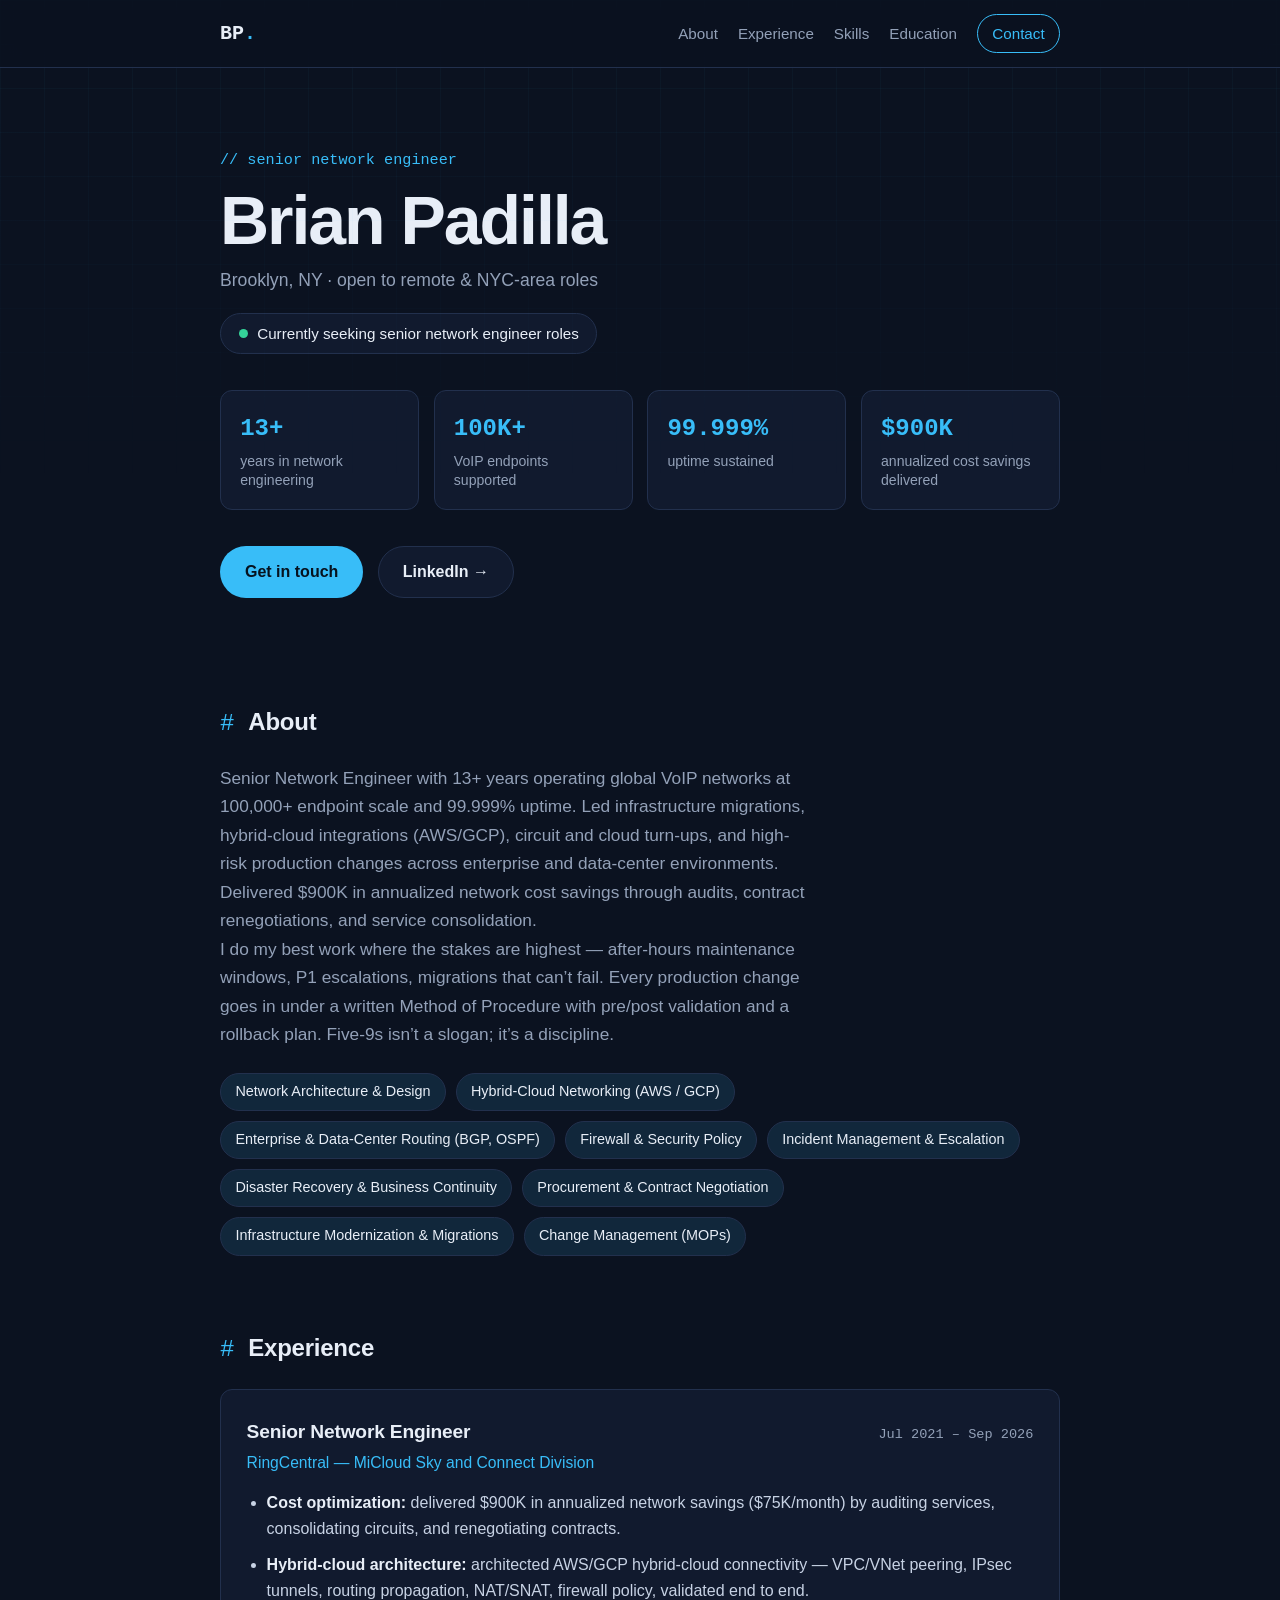
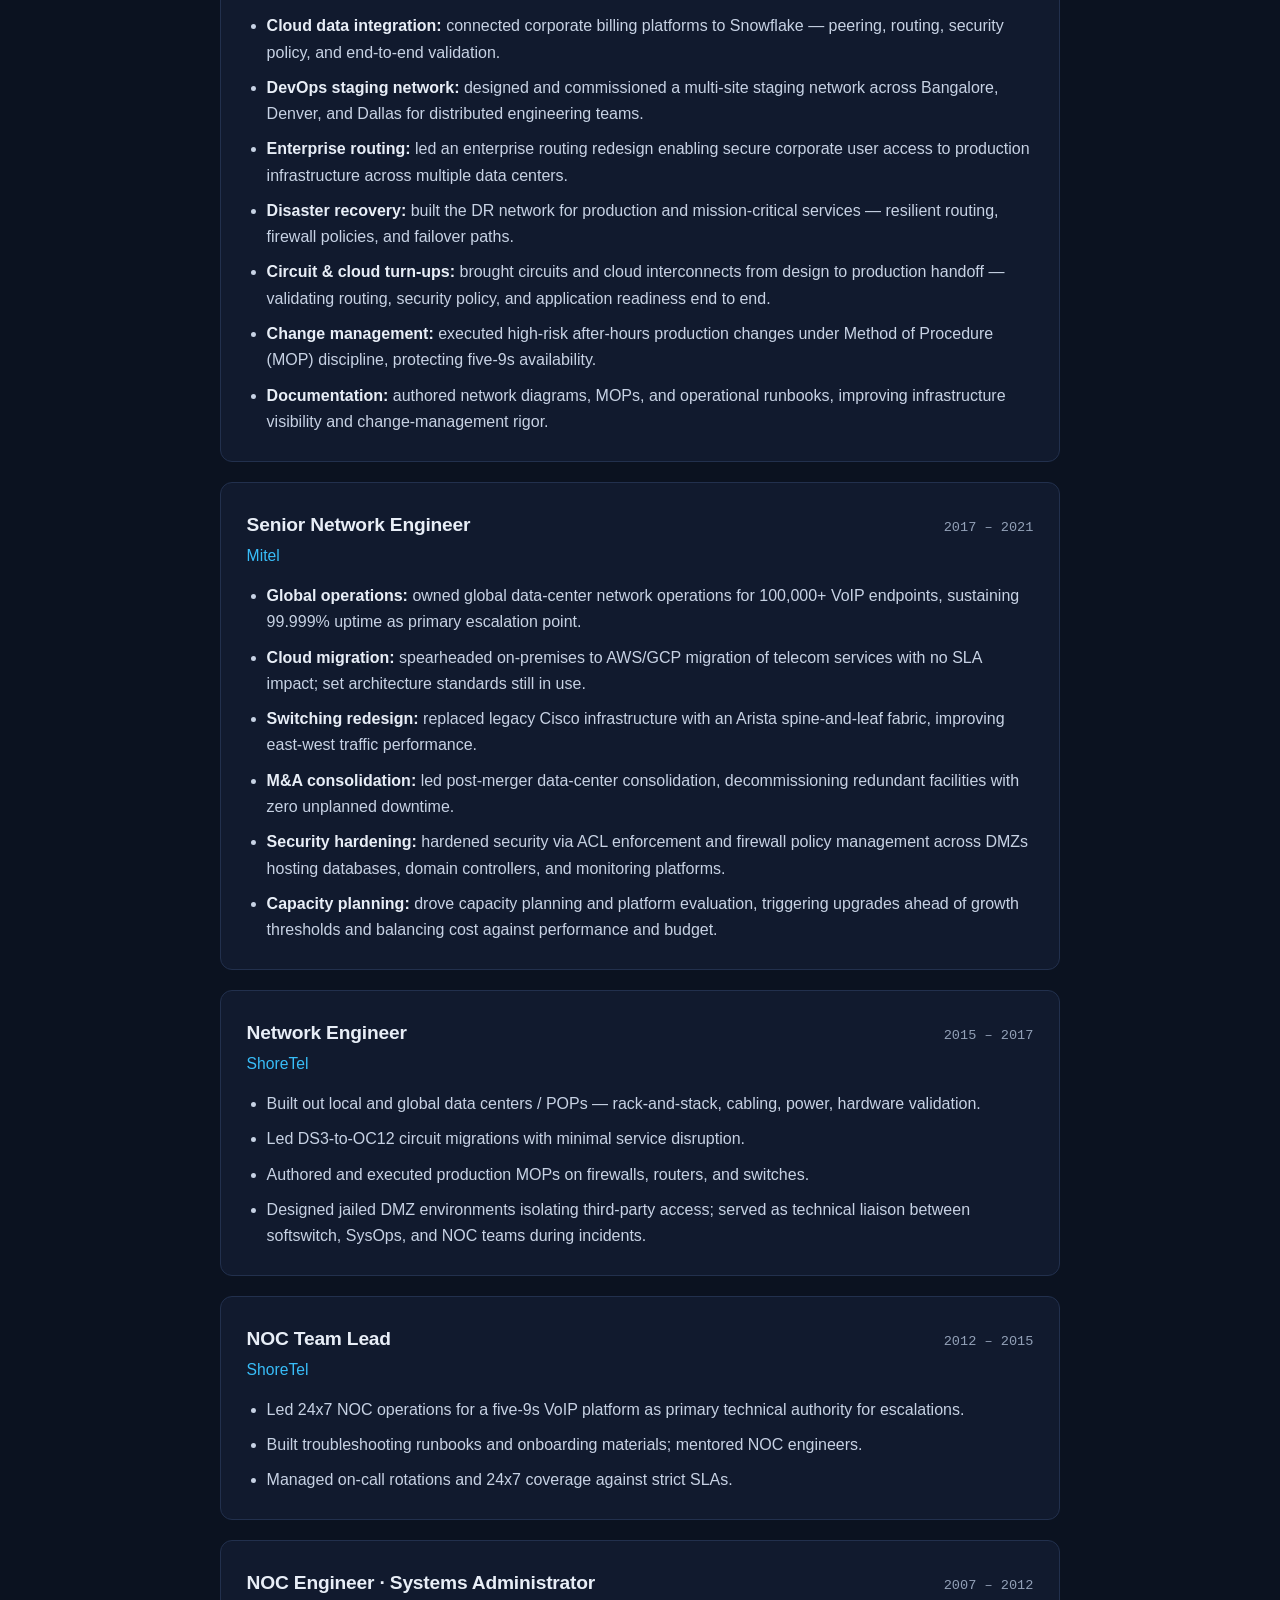
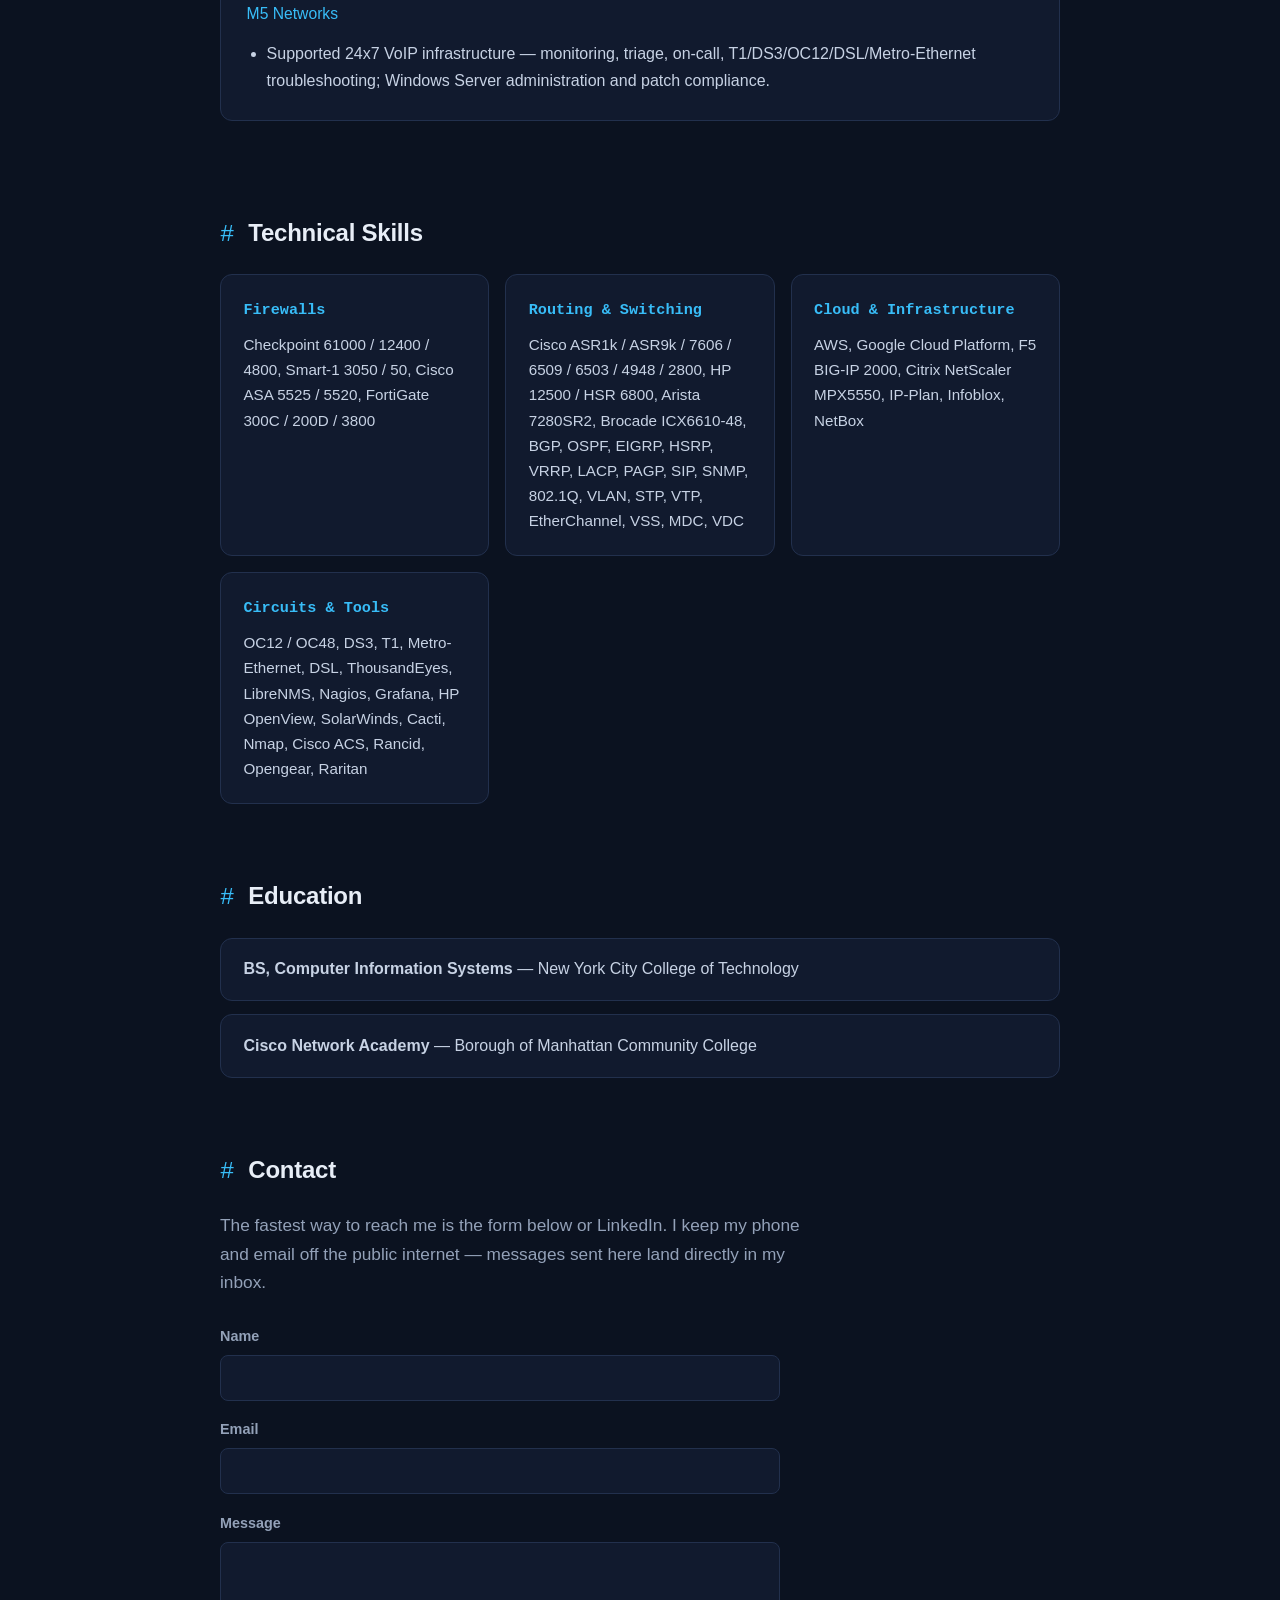
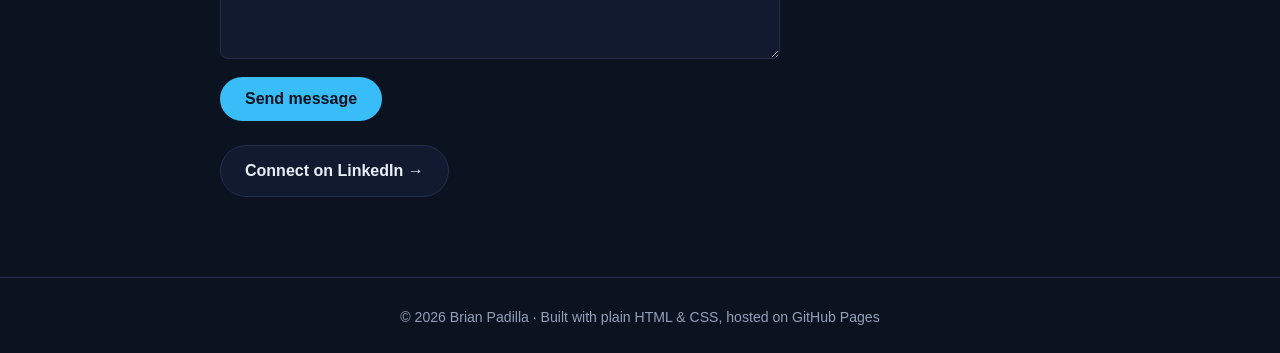
==== index.html @ 4cd41596 "Add files via upload" ====
<!DOCTYPE html>
<html lang="en">
<head>
  <meta charset="UTF-8">
  <meta name="viewport" content="width=device-width, initial-scale=1.0">
  <title>Brian Padilla — Senior Network Engineer</title>
  <meta name="description" content="Brian Padilla is a Senior Network Engineer with 13+ years operating global VoIP networks at 100,000+ endpoint scale and 99.999% uptime.">
  <link rel="icon" href="data:image/svg+xml,<svg xmlns='http://www.w3.org/2000/svg' viewBox='0 0 100 100'><text y='.9em' font-size='90'>&#128421;</text></svg>">
  <link rel="stylesheet" href="styles.css">
</head>
<body>

  <header class="site-header">
    <nav class="nav">
      <a class="brand" href="#top">BP<span class="brand-dot">.</span></a>
      <div class="nav-links">
        <a href="#about">About</a>
        <a href="#experience">Experience</a>
        <a href="#skills">Skills</a>
        <a href="#education">Education</a>
        <a href="#contact" class="nav-cta">Contact</a>
      </div>
    </nav>
  </header>

  <main id="top">

    <!-- HERO -->
    <section class="hero">
      <p class="hero-kicker">// senior network engineer</p>
      <h1>Brian Padilla</h1>
      <p class="hero-sub">Brooklyn, NY &middot; open to remote &amp; NYC-area roles</p>
      <p class="hero-status"><span class="status-dot" aria-hidden="true"></span>Currently seeking senior network engineer roles</p>
      <div class="stat-row">
        <div class="stat"><span class="stat-num">13+</span><span class="stat-label">years in network engineering</span></div>
        <div class="stat"><span class="stat-num">100K+</span><span class="stat-label">VoIP endpoints supported</span></div>
        <div class="stat"><span class="stat-num">99.999%</span><span class="stat-label">uptime sustained</span></div>
        <div class="stat"><span class="stat-num">$900K</span><span class="stat-label">annualized cost savings delivered</span></div>
      </div>
      <div class="hero-actions">
        <a class="btn btn-primary" href="#contact">Get in touch</a>
        <!-- TODO: verify this is your LinkedIn URL before publishing -->
        <a class="btn btn-ghost" href="https://www.linkedin.com/in/brianpadilla81" target="_blank" rel="noopener">LinkedIn &rarr;</a>
      </div>
    </section>

    <!-- ABOUT -->
    <section id="about" class="section">
      <h2>About</h2>
      <p class="lede">Senior Network Engineer with 13+ years operating global VoIP networks at 100,000+ endpoint scale and 99.999% uptime. Led infrastructure migrations, hybrid-cloud integrations (AWS/GCP), circuit and cloud turn-ups, and high-risk production changes across enterprise and data-center environments. Delivered $900K in annualized network cost savings through audits, contract renegotiations, and service consolidation.</p>
      <p class="lede">I do my best work where the stakes are highest &mdash; after-hours maintenance windows, P1 escalations, migrations that can&rsquo;t fail. Every production change goes in under a written Method of Procedure with pre/post validation and a rollback plan. Five-9s isn&rsquo;t a slogan; it&rsquo;s a discipline.</p>
      <ul class="competency-list">
        <li>Network Architecture &amp; Design</li>
        <li>Hybrid-Cloud Networking (AWS / GCP)</li>
        <li>Enterprise &amp; Data-Center Routing (BGP, OSPF)</li>
        <li>Firewall &amp; Security Policy</li>
        <li>Incident Management &amp; Escalation</li>
        <li>Disaster Recovery &amp; Business Continuity</li>
        <li>Procurement &amp; Contract Negotiation</li>
        <li>Infrastructure Modernization &amp; Migrations</li>
        <li>Change Management (MOPs)</li>
      </ul>
    </section>

    <!-- EXPERIENCE -->
    <section id="experience" class="section">
      <h2>Experience</h2>

      <article class="job">
        <div class="job-head">
          <div>
            <h3>Senior Network Engineer</h3>
            <p class="job-company">RingCentral &mdash; MiCloud Sky and Connect Division</p>
          </div>
          <span class="job-dates">Jul 2021 &ndash; Sep 2026</span>
        </div>
        <ul>
          <li><strong>Cost optimization:</strong> delivered $900K in annualized network savings ($75K/month) by auditing services, consolidating circuits, and renegotiating contracts.</li>
          <li><strong>Hybrid-cloud architecture:</strong> architected AWS/GCP hybrid-cloud connectivity &mdash; VPC/VNet peering, IPsec tunnels, routing propagation, NAT/SNAT, firewall policy, validated end to end.</li>
          <li><strong>Cloud data integration:</strong> connected corporate billing platforms to Snowflake &mdash; peering, routing, security policy, and end-to-end validation.</li>
          <li><strong>DevOps staging network:</strong> designed and commissioned a multi-site staging network across Bangalore, Denver, and Dallas for distributed engineering teams.</li>
          <li><strong>Enterprise routing:</strong> led an enterprise routing redesign enabling secure corporate user access to production infrastructure across multiple data centers.</li>
          <li><strong>Disaster recovery:</strong> built the DR network for production and mission-critical services &mdash; resilient routing, firewall policies, and failover paths.</li>
          <li><strong>Circuit &amp; cloud turn-ups:</strong> brought circuits and cloud interconnects from design to production handoff &mdash; validating routing, security policy, and application readiness end to end.</li>
          <li><strong>Change management:</strong> executed high-risk after-hours production changes under Method of Procedure (MOP) discipline, protecting five-9s availability.</li>
          <li><strong>Documentation:</strong> authored network diagrams, MOPs, and operational runbooks, improving infrastructure visibility and change-management rigor.</li>
        </ul>
      </article>

      <article class="job">
        <div class="job-head">
          <div>
            <h3>Senior Network Engineer</h3>
            <p class="job-company">Mitel</p>
          </div>
          <span class="job-dates">2017 &ndash; 2021</span>
        </div>
        <ul>
          <li><strong>Global operations:</strong> owned global data-center network operations for 100,000+ VoIP endpoints, sustaining 99.999% uptime as primary escalation point.</li>
          <li><strong>Cloud migration:</strong> spearheaded on-premises to AWS/GCP migration of telecom services with no SLA impact; set architecture standards still in use.</li>
          <li><strong>Switching redesign:</strong> replaced legacy Cisco infrastructure with an Arista spine-and-leaf fabric, improving east-west traffic performance.</li>
          <li><strong>M&amp;A consolidation:</strong> led post-merger data-center consolidation, decommissioning redundant facilities with zero unplanned downtime.</li>
          <li><strong>Security hardening:</strong> hardened security via ACL enforcement and firewall policy management across DMZs hosting databases, domain controllers, and monitoring platforms.</li>
          <li><strong>Capacity planning:</strong> drove capacity planning and platform evaluation, triggering upgrades ahead of growth thresholds and balancing cost against performance and budget.</li>
        </ul>
      </article>

      <article class="job">
        <div class="job-head">
          <div>
            <h3>Network Engineer</h3>
            <p class="job-company">ShoreTel</p>
          </div>
          <span class="job-dates">2015 &ndash; 2017</span>
        </div>
        <ul>
          <li>Built out local and global data centers / POPs &mdash; rack-and-stack, cabling, power, hardware validation.</li>
          <li>Led DS3-to-OC12 circuit migrations with minimal service disruption.</li>
          <li>Authored and executed production MOPs on firewalls, routers, and switches.</li>
          <li>Designed jailed DMZ environments isolating third-party access; served as technical liaison between softswitch, SysOps, and NOC teams during incidents.</li>
        </ul>
      </article>

      <article class="job">
        <div class="job-head">
          <div>
            <h3>NOC Team Lead</h3>
            <p class="job-company">ShoreTel</p>
          </div>
          <span class="job-dates">2012 &ndash; 2015</span>
        </div>
        <ul>
          <li>Led 24x7 NOC operations for a five-9s VoIP platform as primary technical authority for escalations.</li>
          <li>Built troubleshooting runbooks and onboarding materials; mentored NOC engineers.</li>
          <li>Managed on-call rotations and 24x7 coverage against strict SLAs.</li>
        </ul>
      </article>

      <article class="job">
        <div class="job-head">
          <div>
            <h3>NOC Engineer &middot; Systems Administrator</h3>
            <p class="job-company">M5 Networks</p>
          </div>
          <span class="job-dates">2007 &ndash; 2012</span>
        </div>
        <ul>
          <li>Supported 24x7 VoIP infrastructure &mdash; monitoring, triage, on-call, T1/DS3/OC12/DSL/Metro-Ethernet troubleshooting; Windows Server administration and patch compliance.</li>
        </ul>
      </article>
    </section>

    <!-- SKILLS -->
    <section id="skills" class="section">
      <h2>Technical Skills</h2>
      <div class="skill-grid">
        <div class="skill-card">
          <h3>Firewalls</h3>
          <p>Checkpoint 61000 / 12400 / 4800, Smart-1 3050 / 50, Cisco ASA 5525 / 5520, FortiGate 300C / 200D / 3800</p>
        </div>
        <div class="skill-card">
          <h3>Routing &amp; Switching</h3>
          <p>Cisco ASR1k / ASR9k / 7606 / 6509 / 6503 / 4948 / 2800, HP 12500 / HSR 6800, Arista 7280SR2, Brocade ICX6610-48, BGP, OSPF, EIGRP, HSRP, VRRP, LACP, PAGP, SIP, SNMP, 802.1Q, VLAN, STP, VTP, EtherChannel, VSS, MDC, VDC</p>
        </div>
        <div class="skill-card">
          <h3>Cloud &amp; Infrastructure</h3>
          <p>AWS, Google Cloud Platform, F5 BIG-IP 2000, Citrix NetScaler MPX5550, IP-Plan, Infoblox, NetBox</p>
        </div>
        <div class="skill-card">
          <h3>Circuits &amp; Tools</h3>
          <p>OC12 / OC48, DS3, T1, Metro-Ethernet, DSL, ThousandEyes, LibreNMS, Nagios, Grafana, HP OpenView, SolarWinds, Cacti, Nmap, Cisco ACS, Rancid, Opengear, Raritan</p>
        </div>
      </div>
    </section>

    <!-- EDUCATION -->
    <section id="education" class="section">
      <h2>Education</h2>
      <ul class="edu-list">
        <li><strong>BS, Computer Information Systems</strong> &mdash; New York City College of Technology</li>
        <li><strong>Cisco Network Academy</strong> &mdash; Borough of Manhattan Community College</li>
      </ul>
    </section>

    <!-- CONTACT -->
    <section id="contact" class="section">
      <h2>Contact</h2>
      <p class="lede">The fastest way to reach me is the form below or LinkedIn. I keep my phone and email off the public internet &mdash; messages sent here land directly in my inbox.</p>

      <!--
        CONTACT FORM SETUP (2 minutes, free):
        1. Sign up at https://formspree.io (free tier is plenty)
        2. Create a form — Formspree gives you an endpoint like https://formspree.io/f/xabc1234
        3. Replace YOUR_FORM_ID below with your endpoint. Your email stays hidden;
           Formspree forwards messages to it without ever showing the address on this page.
        Until you do this, the form will not send.
      -->
      <form class="contact-form" action="https://formspree.io/f/YOUR_FORM_ID" method="POST">
        <div class="field">
          <label for="cf-name">Name</label>
          <input id="cf-name" type="text" name="name" autocomplete="name" required>
        </div>
        <div class="field">
          <label for="cf-email">Email</label>
          <input id="cf-email" type="email" name="email" autocomplete="email" required>
        </div>
        <div class="field">
          <label for="cf-message">Message</label>
          <textarea id="cf-message" name="message" rows="5" required></textarea>
        </div>
        <button type="submit" class="btn btn-primary">Send message</button>
      </form>

      <div class="contact-alt">
        <!-- TODO: verify this is your LinkedIn URL before publishing -->
        <a class="btn btn-ghost" href="https://www.linkedin.com/in/brianpadilla" target="_blank" rel="noopener">Connect on LinkedIn &rarr;</a>
      </div>
    </section>

  </main>

  <footer class="site-footer">
    <p>&copy; 2026 Brian Padilla &middot; Built with plain HTML &amp; CSS, hosted on GitHub Pages</p>
  </footer>

</body>
</html>
---- styles.css ----
/* Brian Padilla — resume site. Plain CSS, no frameworks, no build step.
   Drop index.html + styles.css into a GitHub repo and enable Pages. */

:root {
  --bg: #0b1220; /*--bg: #f8f7f4;*/
  --surface: #111a2e;
  --surface-2: #16213a;
  --border: #22304d;
  --text: #e8eef7;
  --muted: #93a1b8;
  --accent: #38bdf8;
  --accent-dim: rgba(56, 189, 248, 0.12);
  --radius: 12px;
  --maxw: 880px;
  --font: -apple-system, BlinkMacSystemFont, "Segoe UI", Inter, Roboto, Helvetica, Arial, sans-serif;
  --mono: ui-monospace, SFMono-Regular, Menlo, Consolas, monospace;
}

* { box-sizing: border-box; margin: 0; padding: 0; }

html { scroll-behavior: smooth; }

body {
  background: var(--bg);
  color: var(--text);
  font-family: var(--font);
  line-height: 1.65;
  -webkit-font-smoothing: antialiased;
}

/* Subtle network-grid backdrop on the hero */
body::before {
  content: "";
  position: fixed;
  inset: 0;
  pointer-events: none;
  background-image:
    linear-gradient(rgba(56, 189, 248, 0.045) 1px, transparent 1px),
    linear-gradient(90deg, rgba(56, 189, 248, 0.045) 1px, transparent 1px);
  background-size: 44px 44px;
  mask-image: linear-gradient(to bottom, black 0%, transparent 55%);
}

/* ---------- header / nav ---------- */
.site-header {
  position: sticky;
  top: 0;
  z-index: 10;
  background: rgba(11, 18, 32, 0.85);
  backdrop-filter: blur(10px);
  border-bottom: 1px solid var(--border);
}

.nav {
  max-width: var(--maxw);
  margin: 0 auto;
  padding: 0.9rem 1.25rem;
  display: flex;
  align-items: center;
  justify-content: space-between;
}

.brand {
  font-family: var(--mono);
  font-weight: 700;
  font-size: 1.25rem;
  color: var(--text);
  text-decoration: none;
}
.brand-dot { color: var(--accent); }

.nav-links { display: flex; gap: 1.25rem; align-items: center; }
.nav-links a {
  color: var(--muted);
  text-decoration: none;
  font-size: 0.95rem;
}
.nav-links a:hover { color: var(--text); }
.nav-cta {
  border: 1px solid var(--accent);
  color: var(--accent) !important;
  padding: 0.35rem 0.9rem;
  border-radius: 999px;
}
.nav-cta:hover { background: var(--accent-dim); }

/* ---------- layout ---------- */
main {
  max-width: var(--maxw);
  margin: 0 auto;
  padding: 0 1.25rem;
}

.section { padding: 3.5rem 0 1rem; }

h2 {
  font-size: 1.5rem;
  margin-bottom: 1.25rem;
  letter-spacing: -0.01em;
}
h2::before {
  content: "# ";
  color: var(--accent);
  font-family: var(--mono);
  font-weight: 400;
}

.lede { color: var(--muted); font-size: 1.08rem; max-width: 62ch; }

/* ---------- hero ---------- */
.hero { padding: 5rem 0 3rem; }

.hero-kicker {
  font-family: var(--mono);
  color: var(--accent);
  font-size: 0.95rem;
  margin-bottom: 0.75rem;
}

.hero h1 {
  font-size: clamp(2.6rem, 7vw, 4.25rem);
  letter-spacing: -0.03em;
  line-height: 1.05;
}

.hero-sub { color: var(--muted); margin-top: 0.6rem; font-size: 1.1rem; }

.hero-status {
  display: inline-flex;
  align-items: center;
  gap: 0.6rem;
  margin-top: 1.1rem;
  background: var(--surface);
  border: 1px solid var(--border);
  border-radius: 999px;
  padding: 0.45rem 1.1rem;
  font-size: 0.95rem;
  color: var(--text);
}
.status-dot {
  width: 9px;
  height: 9px;
  border-radius: 50%;
  background: #34d399;
  animation: pulse 2s infinite;
}
@keyframes pulse {
  0% { box-shadow: 0 0 0 0 rgba(52, 211, 153, 0.55); }
  70% { box-shadow: 0 0 0 9px rgba(52, 211, 153, 0); }
  100% { box-shadow: 0 0 0 0 rgba(52, 211, 153, 0); }
}

.stat-row {
  display: grid;
  grid-template-columns: repeat(auto-fit, minmax(160px, 1fr));
  gap: 0.9rem;
  margin: 2.25rem 0;
}

.stat {
  background: var(--surface);
  border: 1px solid var(--border);
  border-radius: var(--radius);
  padding: 1.1rem 1.2rem;
  display: flex;
  flex-direction: column;
  gap: 0.2rem;
}
.stat-num {
  font-family: var(--mono);
  font-size: 1.5rem;
  font-weight: 700;
  color: var(--accent);
}
.stat-label { color: var(--muted); font-size: 0.88rem; line-height: 1.4; }

.hero-actions { display: flex; gap: 0.9rem; flex-wrap: wrap; }

.btn {
  display: inline-block;
  padding: 0.75rem 1.5rem;
  border-radius: 999px;
  text-decoration: none;
  font-weight: 600;
  font-size: 1rem;
  border: 1px solid transparent;
  cursor: pointer;
  font-family: var(--font);
}
.btn-primary { background: var(--accent); color: #06121f; }
.btn-primary:hover { filter: brightness(1.1); }
.btn-ghost { border-color: var(--border); color: var(--text); background: var(--surface); }
.btn-ghost:hover { border-color: var(--accent); }

/* ---------- about ---------- */
.competency-list {
  list-style: none;
  display: flex;
  flex-wrap: wrap;
  gap: 0.6rem;
  margin-top: 1.5rem;
}
.competency-list li {
  background: var(--accent-dim);
  border: 1px solid var(--border);
  color: var(--text);
  padding: 0.4rem 0.9rem;
  border-radius: 999px;
  font-size: 0.9rem;
}

/* ---------- experience ---------- */
.job {
  background: var(--surface);
  border: 1px solid var(--border);
  border-radius: var(--radius);
  padding: 1.6rem;
  margin-bottom: 1.25rem;
}
.job-head {
  display: flex;
  justify-content: space-between;
  align-items: baseline;
  gap: 1rem;
  flex-wrap: wrap;
  margin-bottom: 0.9rem;
}
.job h3 { font-size: 1.2rem; letter-spacing: -0.01em; }
.job-company { color: var(--accent); font-size: 0.98rem; margin-top: 0.15rem; }
.job-dates {
  font-family: var(--mono);
  font-size: 0.85rem;
  color: var(--muted);
  white-space: nowrap;
}
.job ul { padding-left: 1.25rem; display: grid; gap: 0.55rem; }
.job li { color: #c7d2e4; }
.job li strong { color: var(--text); font-weight: 600; }

/* ---------- skills ---------- */
.skill-grid {
  display: grid;
  grid-template-columns: repeat(auto-fit, minmax(260px, 1fr));
  gap: 1rem;
}
.skill-card {
  background: var(--surface);
  border: 1px solid var(--border);
  border-radius: var(--radius);
  padding: 1.4rem;
}
.skill-card h3 {
  font-family: var(--mono);
  font-size: 0.95rem;
  color: var(--accent);
  margin-bottom: 0.6rem;
  font-weight: 600;
}
.skill-card p { color: #c7d2e4; font-size: 0.95rem; }

/* ---------- education ---------- */
.edu-list { list-style: none; display: grid; gap: 0.8rem; }
.edu-list li {
  background: var(--surface);
  border: 1px solid var(--border);
  border-radius: var(--radius);
  padding: 1.1rem 1.4rem;
  color: #c7d2e4;
}

/* ---------- contact ---------- */
.contact-form {
  display: grid;
  gap: 1.1rem;
  max-width: 560px;
  margin-top: 1.75rem;
}
/* Each field is its own block so Name / Email / Message always stack
   vertically, one per line, even if the stylesheet fails to load. */
.field { display: grid; gap: 0.4rem; }
.field label {
  font-size: 0.9rem;
  color: var(--muted);
  font-weight: 600;
}
.contact-form input,
.contact-form textarea {
  background: var(--surface);
  border: 1px solid var(--border);
  border-radius: 8px;
  color: var(--text);
  padding: 0.8rem 1rem;
  font-size: 1rem;
  font-family: var(--font);
  width: 100%;
}
.contact-form input:focus,
.contact-form textarea:focus {
  outline: none;
  border-color: var(--accent);
  box-shadow: 0 0 0 3px var(--accent-dim);
}
.contact-form button { justify-self: start; }
.contact-alt { margin-top: 1.5rem; }

/* ---------- footer ---------- */
.site-footer {
  border-top: 1px solid var(--border);
  margin-top: 4rem;
  padding: 1.75rem 1.25rem;
  text-align: center;
  color: var(--muted);
  font-size: 0.88rem;
}

/* ---------- responsive ---------- */
@media (max-width: 640px) {
  .nav-links a:not(.nav-cta) { display: none; }
  .hero { padding: 3.5rem 0 2rem; }
  .section { padding: 2.5rem 0 0.5rem; }
}

/* ---------- print: falls back to a clean one-column resume ---------- */
@media print {
  body::before, .site-header, .hero-actions, .contact-form, .site-footer { display: none; }
  body { background: #fff; color: #111; }
  .stat, .job, .skill-card, .edu-list li { background: #fff; border-color: #ccc; }
  .stat-num, .job-company, .skill-card h3, h2::before { color: #0b5fa5; }
  .lede, .job li, .skill-card p, .edu-list li, .stat-label { color: #333; }
  .section { padding: 1.5rem 0 0; }
  .hero { padding: 1rem 0; }
}

@media (prefers-reduced-motion: reduce) {
  html { scroll-behavior: auto; }
  .status-dot { animation: none; }
}
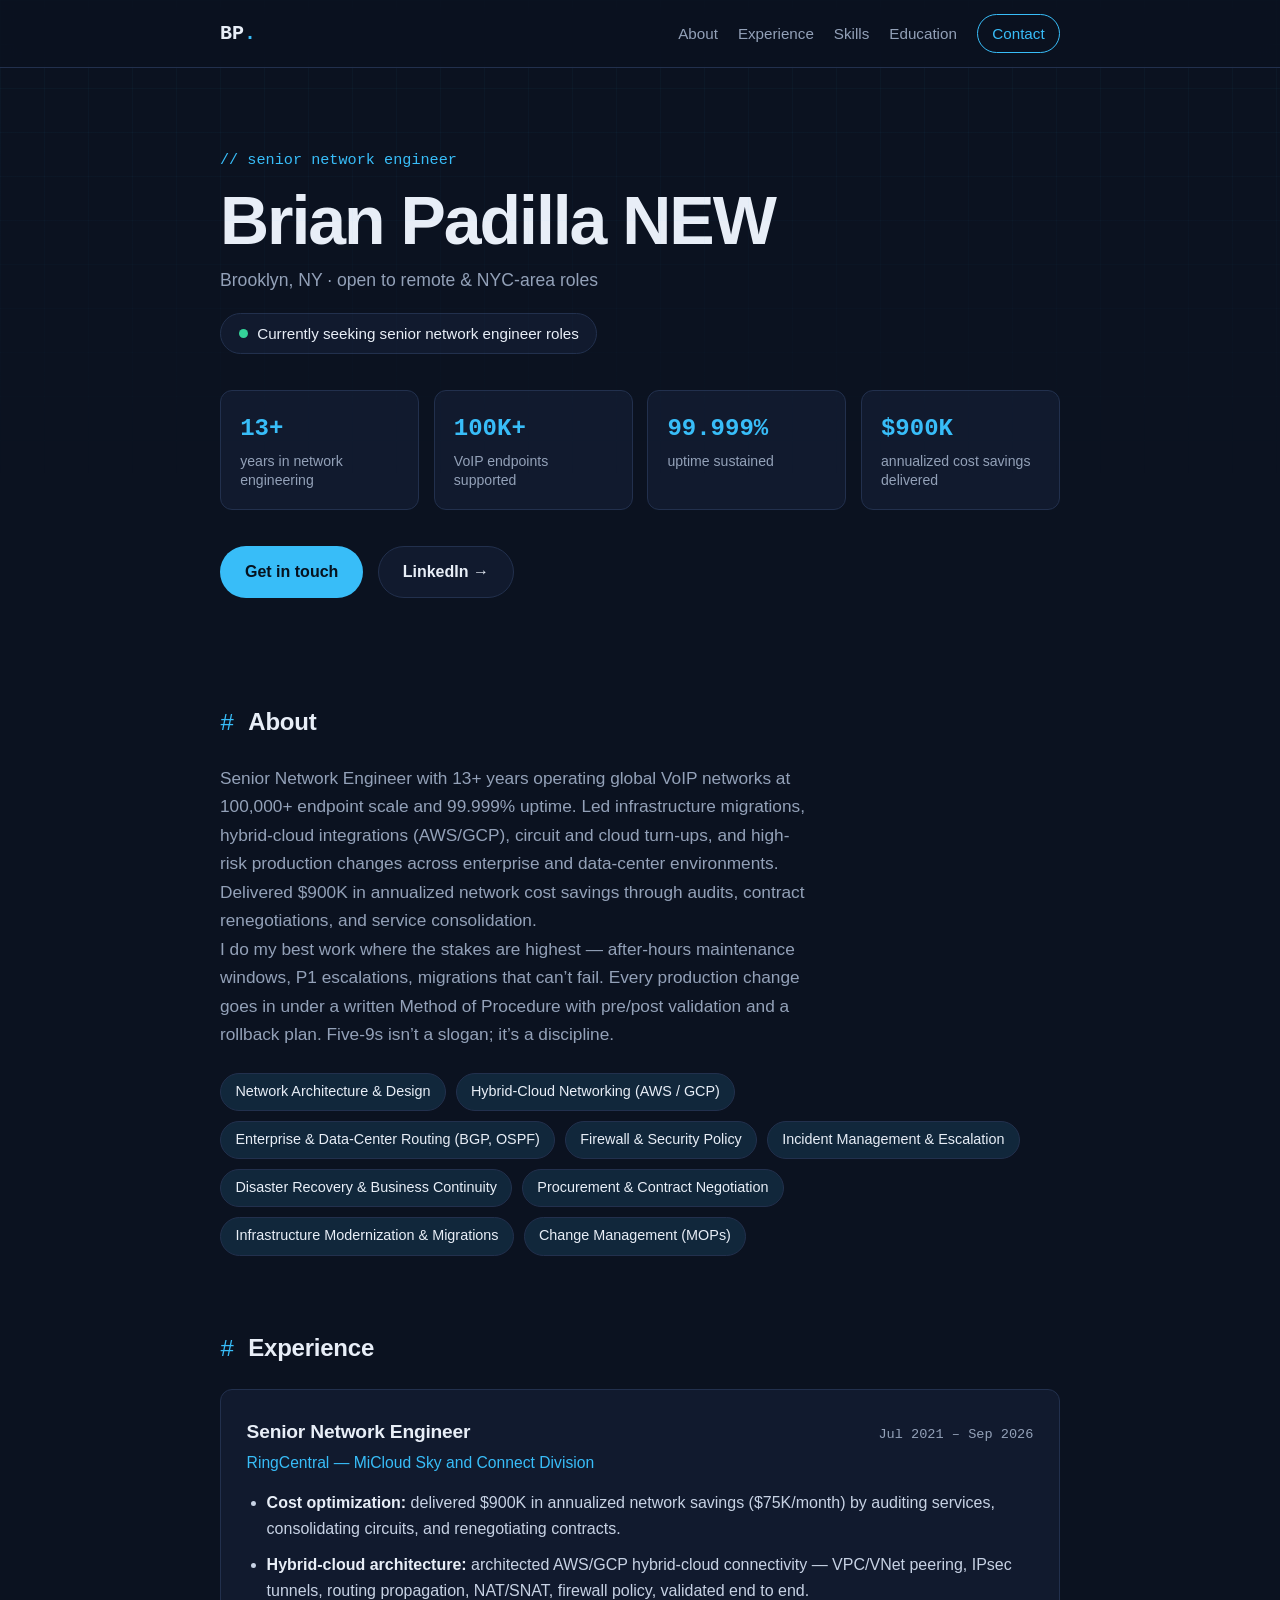
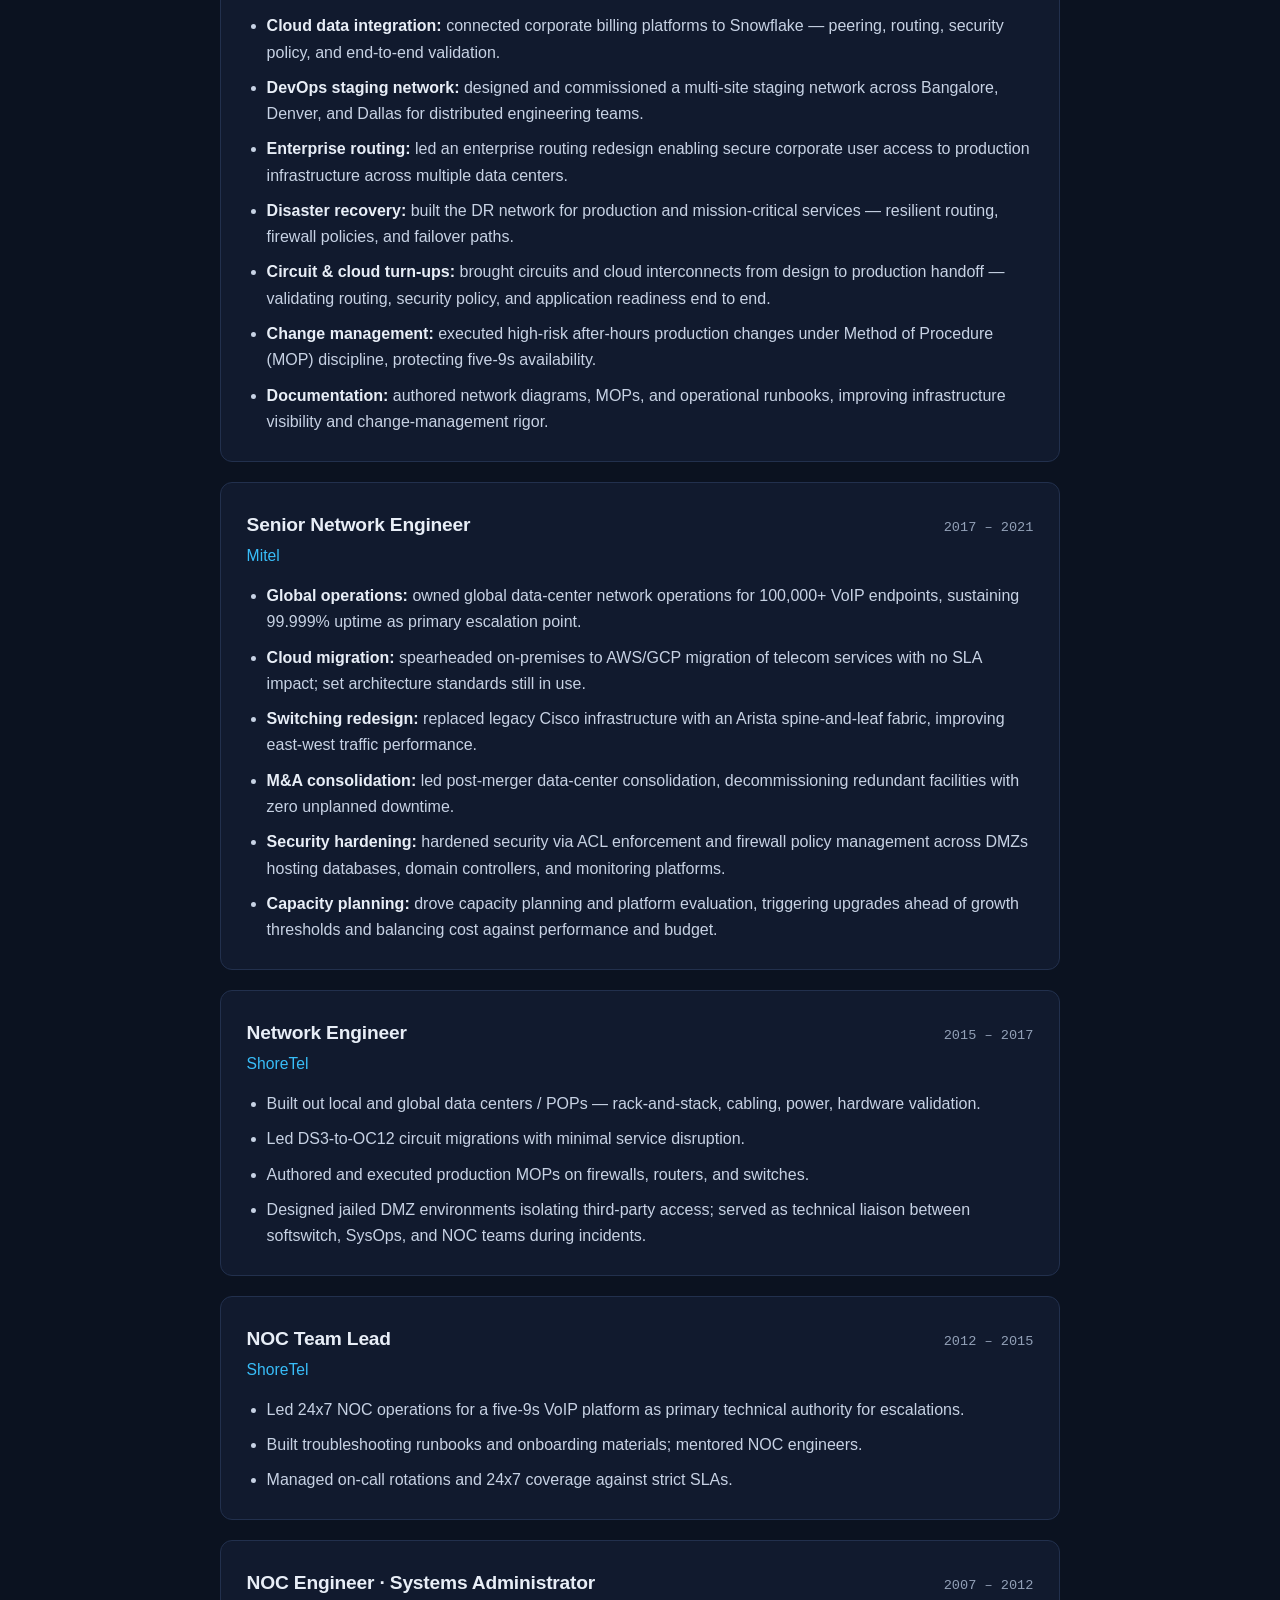
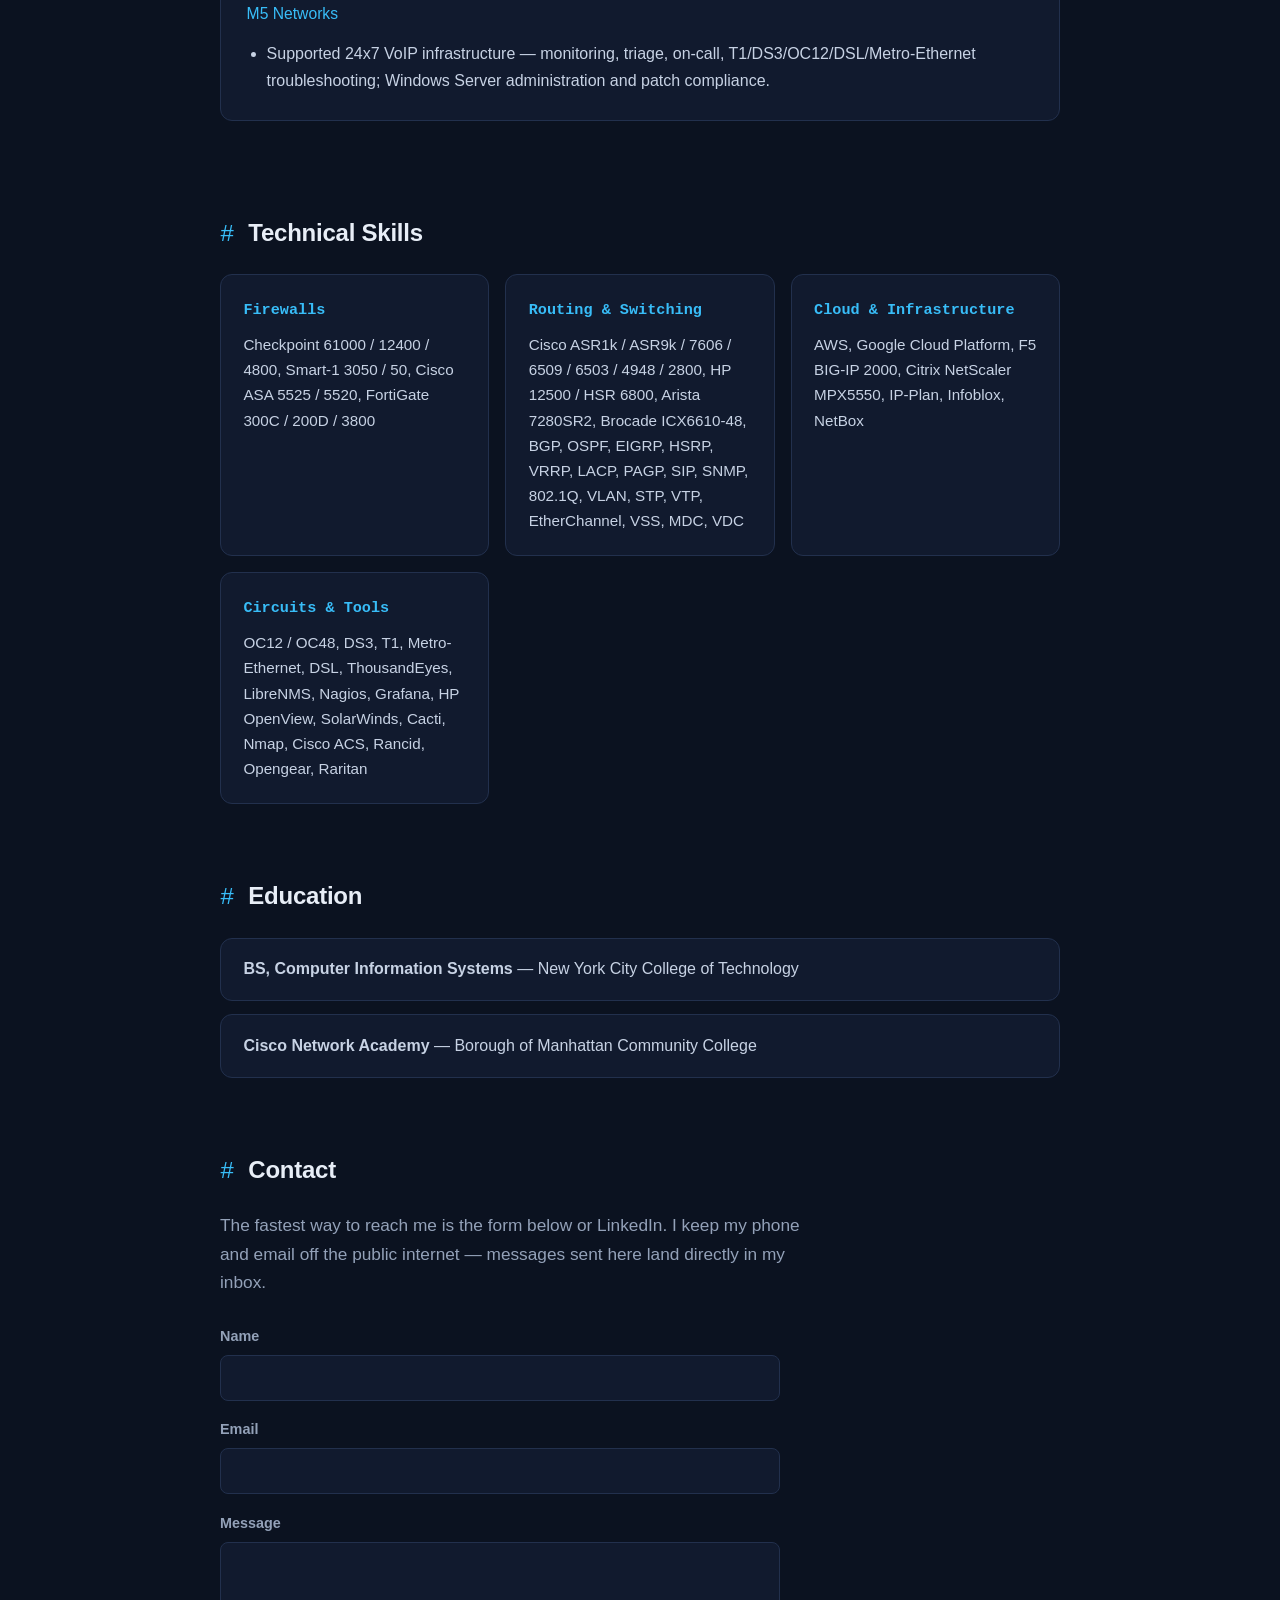
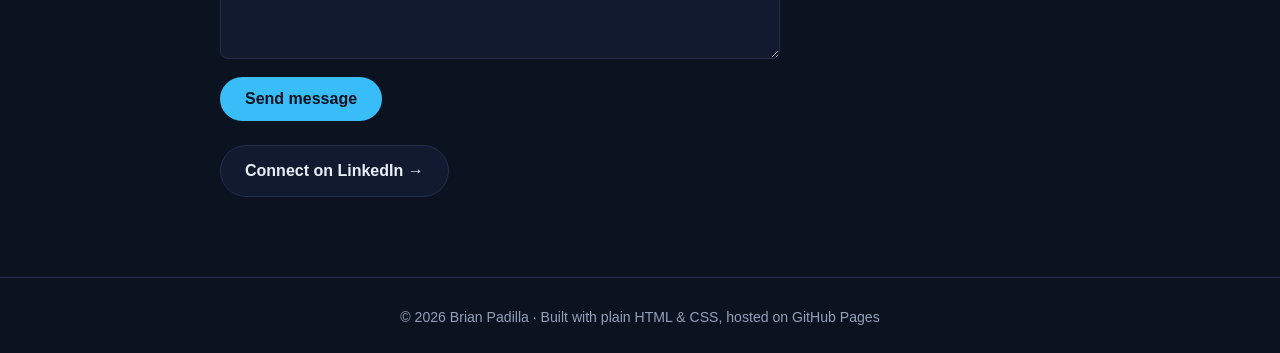
==== commit fd5b0c0d: "Update name to 'Brian Padilla NEW' in hero section" ====
--- a/index.html
+++ b/index.html
@@ -28,7 +28,7 @@
     <!-- HERO -->
     <section class="hero">
       <p class="hero-kicker">// senior network engineer</p>
-      <h1>Brian Padilla</h1>
+      <h1>Brian Padilla NEW</h1>
       <p class="hero-sub">Brooklyn, NY &middot; open to remote &amp; NYC-area roles</p>
       <p class="hero-status"><span class="status-dot" aria-hidden="true"></span>Currently seeking senior network engineer roles</p>
       <div class="stat-row">
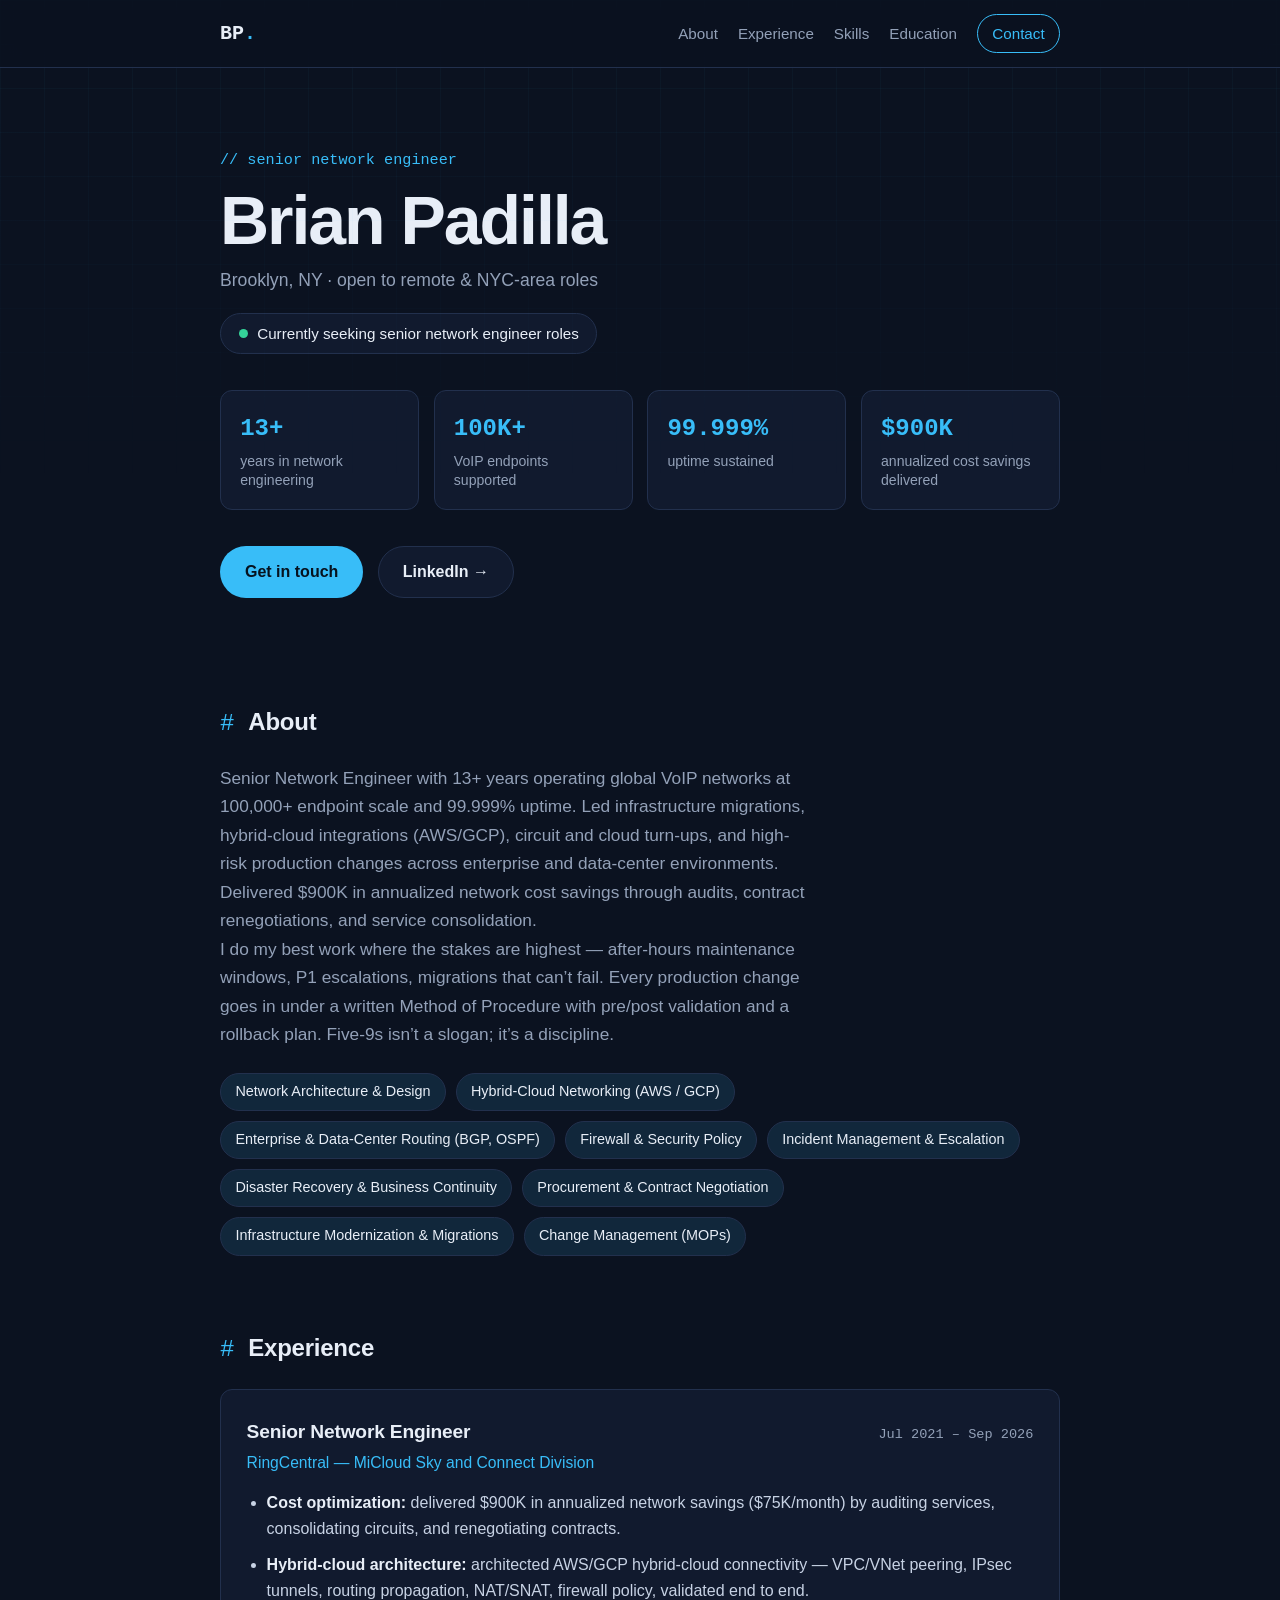
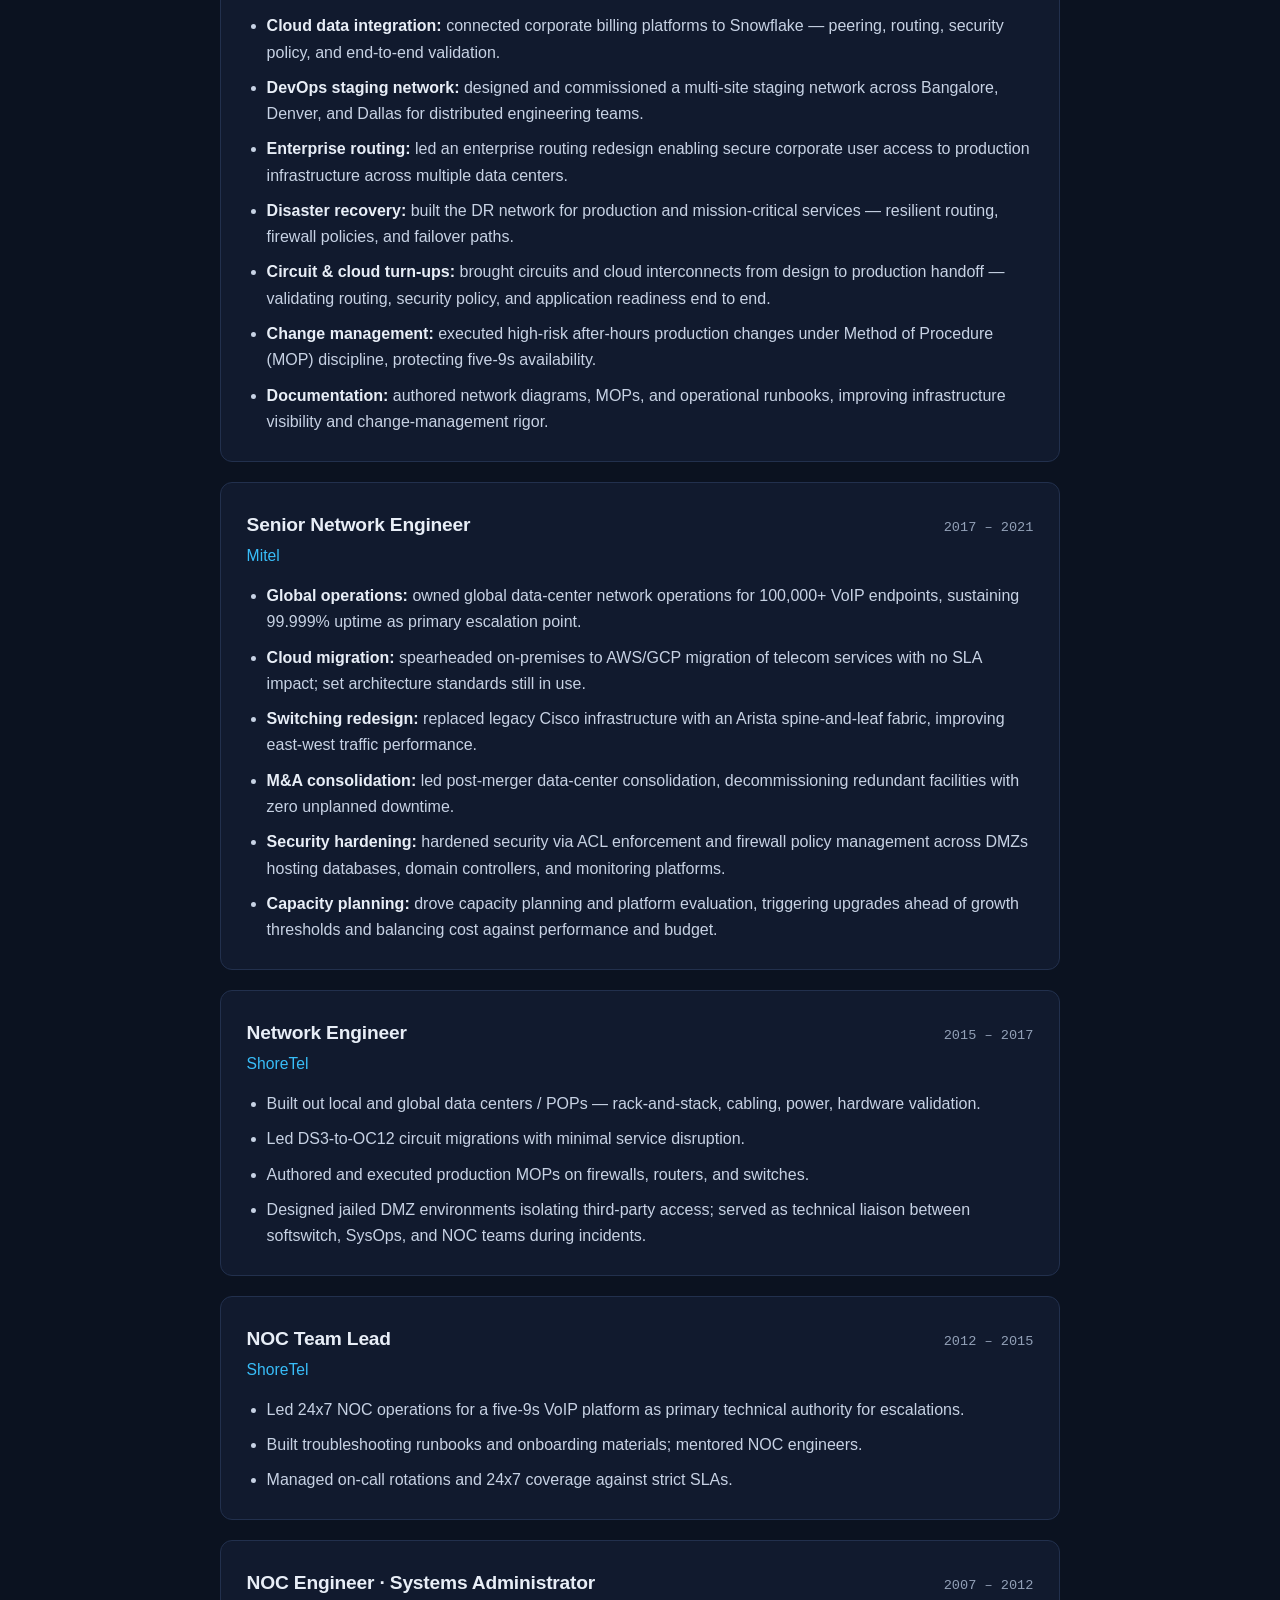
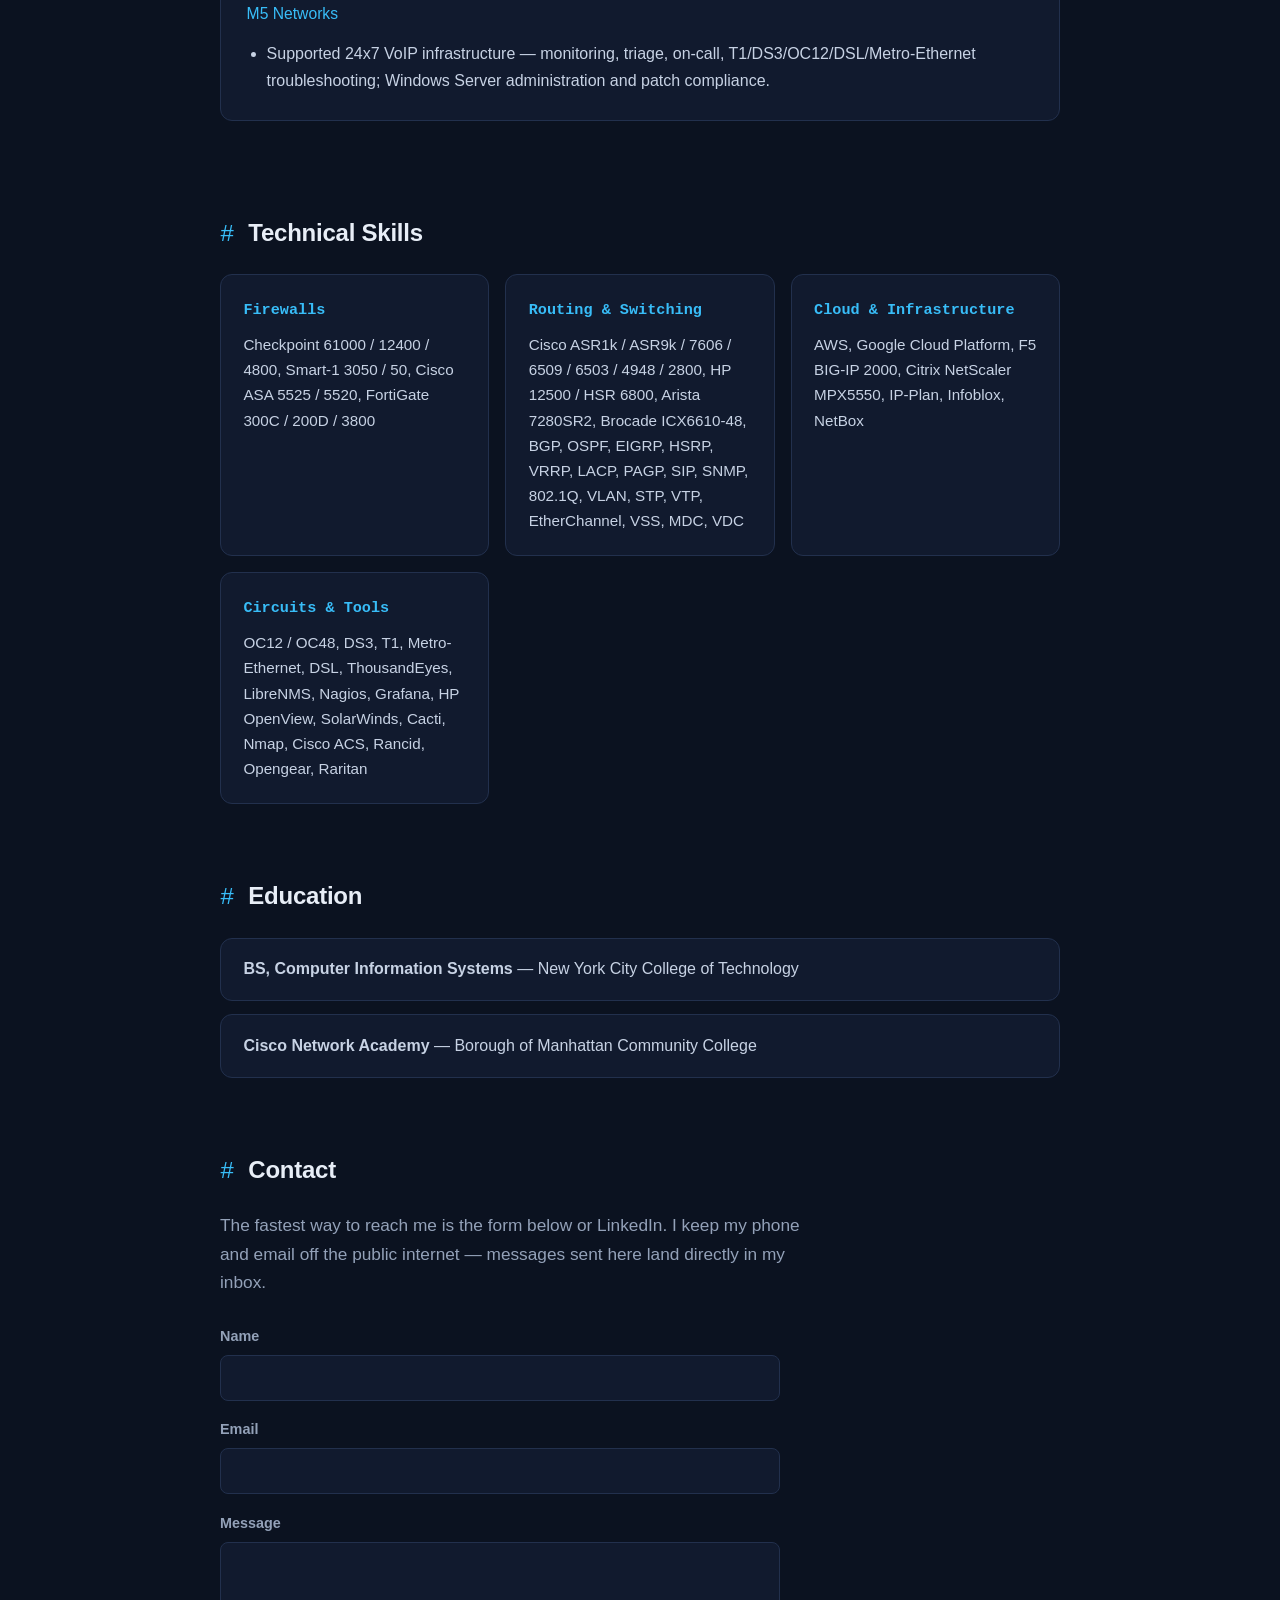
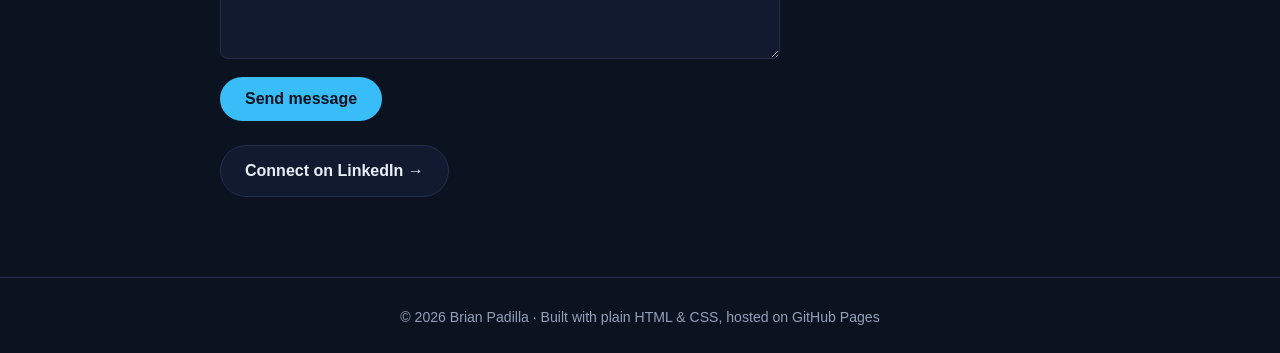
==== commit d1b870c6: "Remove 'NEW' from name in hero section" ====
--- a/index.html
+++ b/index.html
@@ -28,7 +28,7 @@
     <!-- HERO -->
     <section class="hero">
       <p class="hero-kicker">// senior network engineer</p>
-      <h1>Brian Padilla NEW</h1>
+      <h1>Brian Padilla</h1>
       <p class="hero-sub">Brooklyn, NY &middot; open to remote &amp; NYC-area roles</p>
       <p class="hero-status"><span class="status-dot" aria-hidden="true"></span>Currently seeking senior network engineer roles</p>
       <div class="stat-row">
